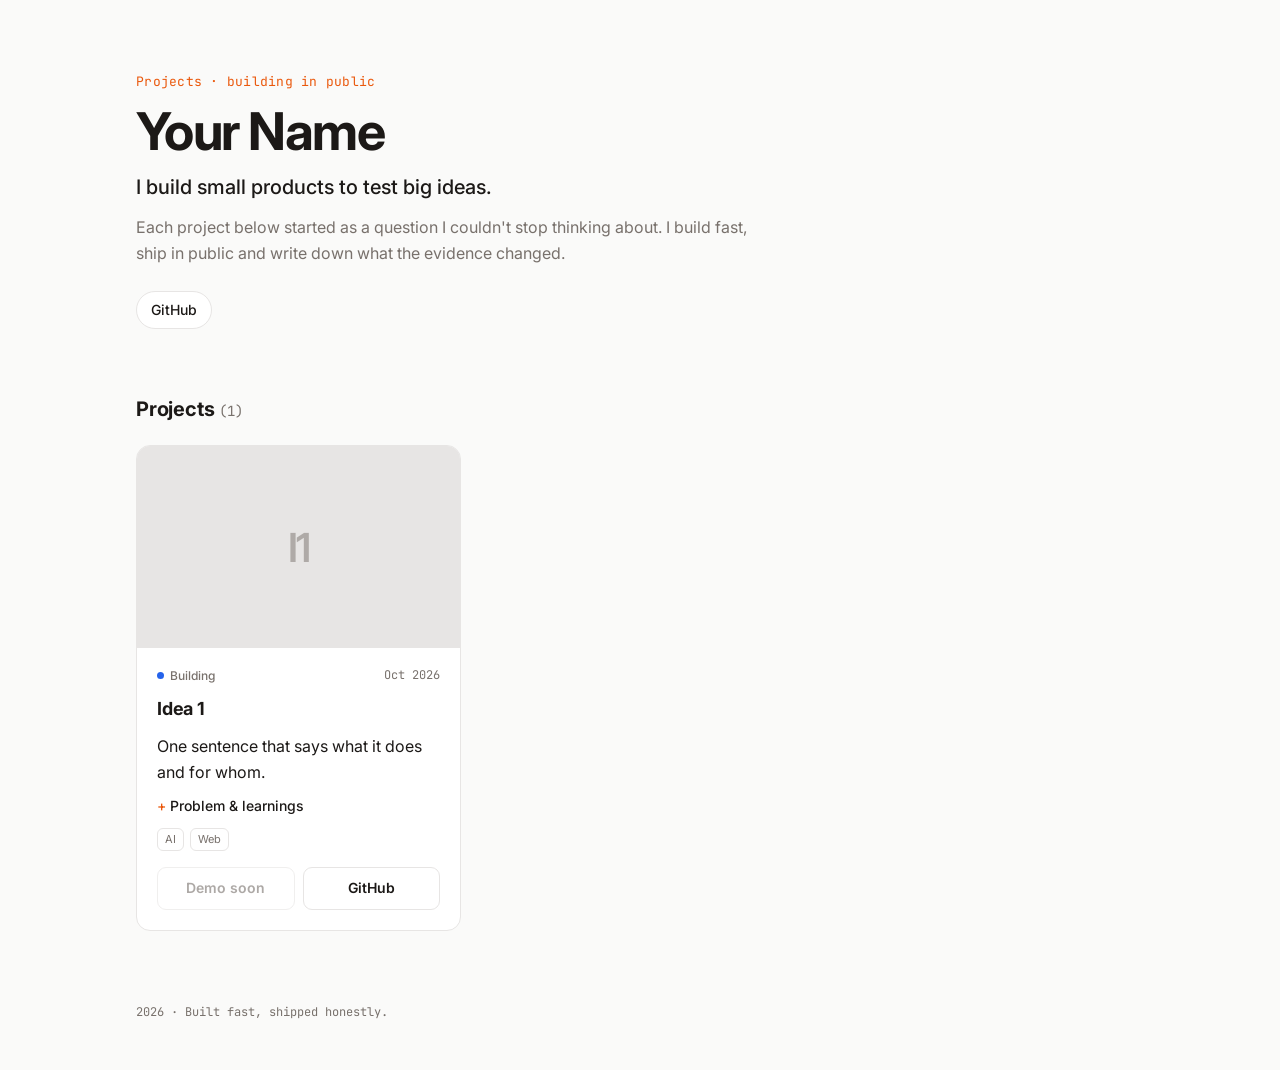
==== index.html @ 275caa4b "Fix link placeholders Co-Authored-By: Claude Opus 5.5 <noreply@anthropic.com>" ====
<!doctype html>
<html lang="en">
<head>
  <meta charset="utf-8">
  <meta name="viewport" content="width=device-width, initial-scale=1">
  <title>Projects</title>
  <meta name="description" content="Products and experiments I'm building in public.">
  <link rel="preconnect" href="https://fonts.googleapis.com">
  <link rel="preconnect" href="https://fonts.gstatic.com" crossorigin>
  <link href="https://fonts.googleapis.com/css2?family=Inter:wght@400;500;600;700&family=JetBrains+Mono:wght@400;500&display=swap" rel="stylesheet">
  <link rel="stylesheet" href="styles.css">
</head>
<body>
  <main class="wrap">
    <header class="hero">
      <p class="eyebrow mono">Projects · building in public</p>
      <h1 id="name"></h1>
      <p class="tagline" id="tagline"></p>
      <p class="intro" id="intro"></p>
      <nav class="social" id="social"></nav>
    </header>

    <section>
      <div class="bar">
        <h2>Projects <span class="count mono" id="count"></span></h2>
        <div class="filters" id="filters" role="tablist"></div>
      </div>
      <div class="grid" id="grid"></div>
    </section>

    <footer class="mono">
      <span id="year"></span> · Built fast, shipped honestly.
    </footer>
  </main>

  <script src="projects.js"></script>
  <script src="app.js"></script>
</body>
</html>
---- styles.css ----
:root {
  --bg: #fafaf9;
  --surface: #ffffff;
  --text: #1c1917;
  --muted: #78716c;
  --border: #e7e5e4;
  --accent: #ea580c;
  --live: #16a34a;
  --building: #2563eb;
  --prototype: #9333ea;
  --paused: #a8a29e;
  --radius: 14px;
}
@media (prefers-color-scheme: dark) {
  :root {
    --bg: #0c0a09;
    --surface: #171412;
    --text: #f5f5f4;
    --muted: #a8a29e;
    --border: #292524;
    --accent: #fb923c;
    --live: #4ade80;
    --building: #60a5fa;
    --prototype: #c084fc;
    --paused: #78716c;
  }
}

* { box-sizing: border-box; }
html { -webkit-text-size-adjust: 100%; }
body {
  margin: 0;
  background: var(--bg);
  color: var(--text);
  font: 16px/1.6 Inter, system-ui, sans-serif;
}
a { color: inherit; }
.mono { font-family: "JetBrains Mono", ui-monospace, monospace; }

.wrap { max-width: 1040px; margin: 0 auto; padding: 72px 16px 48px; }

.hero { max-width: 640px; margin-bottom: 64px; }
.eyebrow { color: var(--accent); font-size: 13px; margin: 0 0 12px; letter-spacing: .02em; }
h1 { font-size: clamp(36px, 6vw, 52px); line-height: 1.05; margin: 0 0 12px; letter-spacing: -.03em; }
.tagline { font-size: 20px; font-weight: 500; margin: 0 0 12px; }
.intro { color: var(--muted); margin: 0 0 24px; }

.social { display: flex; flex-wrap: wrap; gap: 8px; }
.social a {
  text-decoration: none; font-size: 14px; font-weight: 500;
  padding: 7px 14px; border: 1px solid var(--border); border-radius: 999px;
  background: var(--surface); transition: border-color .15s;
}
.social a:hover { border-color: var(--text); }

.bar { display: flex; flex-wrap: wrap; align-items: center; justify-content: space-between; gap: 12px; margin-bottom: 20px; }
h2 { font-size: 20px; margin: 0; letter-spacing: -.01em; }
.count { color: var(--muted); font-size: 14px; font-weight: 400; }

.filters { display: flex; flex-wrap: wrap; gap: 6px; }
.filters button {
  font: 500 13px Inter, sans-serif; color: var(--muted); cursor: pointer;
  background: none; border: 1px solid transparent; border-radius: 999px; padding: 5px 12px;
}
.filters button[aria-selected="true"] { color: var(--text); border-color: var(--border); background: var(--surface); }

.grid { display: grid; grid-template-columns: repeat(auto-fill, minmax(300px, 1fr)); gap: 16px; }
@media (max-width: 360px) { .grid { grid-template-columns: 1fr; } }

.card {
  display: flex; flex-direction: column;
  background: var(--surface); border: 1px solid var(--border); border-radius: var(--radius);
  overflow: hidden; transition: transform .15s, border-color .15s;
}
.card:hover { transform: translateY(-2px); border-color: var(--muted); }

.thumb { aspect-ratio: 16 / 10; background: var(--border); display: grid; place-items: center; overflow: hidden; }
.thumb img { width: 100%; height: 100%; object-fit: cover; display: block; }
.thumb .ph { font: 600 40px Inter, sans-serif; color: var(--muted); opacity: .5; letter-spacing: -.04em; }

.body { padding: 18px 20px 20px; display: flex; flex-direction: column; gap: 10px; flex: 1; }
.meta { display: flex; align-items: center; justify-content: space-between; font-size: 12px; color: var(--muted); }
.status { display: inline-flex; align-items: center; gap: 6px; font-weight: 500; text-transform: capitalize; }
.status::before { content: ""; width: 7px; height: 7px; border-radius: 50%; background: var(--c); }
.status.live { --c: var(--live); }
.status.building { --c: var(--building); }
.status.prototype { --c: var(--prototype); }
.status.paused { --c: var(--paused); }

.card h3 { font-size: 18px; margin: 0; letter-spacing: -.01em; }
.pitch { margin: 0; }
details { font-size: 14px; color: var(--muted); }
summary { cursor: pointer; font-weight: 500; color: var(--text); list-style: none; }
summary::-webkit-details-marker { display: none; }
summary::before { content: "+ "; color: var(--accent); }
details[open] summary::before { content: "− "; }
details p { margin: 8px 0 0; }
details strong { color: var(--text); font-weight: 600; }

.tags { display: flex; flex-wrap: wrap; gap: 6px; }
.tags span { font-size: 11px; color: var(--muted); border: 1px solid var(--border); border-radius: 6px; padding: 2px 7px; }

.actions { display: flex; gap: 8px; margin-top: auto; padding-top: 6px; }
.btn {
  flex: 1; text-align: center; text-decoration: none; font-size: 14px; font-weight: 600;
  padding: 9px 12px; border-radius: 9px; border: 1px solid var(--border);
}
.btn.primary { background: var(--text); color: var(--bg); border-color: var(--text); }
.btn.disabled { color: var(--muted); pointer-events: none; opacity: .6; }

.empty { color: var(--muted); padding: 40px 0; }

footer { margin-top: 72px; color: var(--muted); font-size: 12px; }
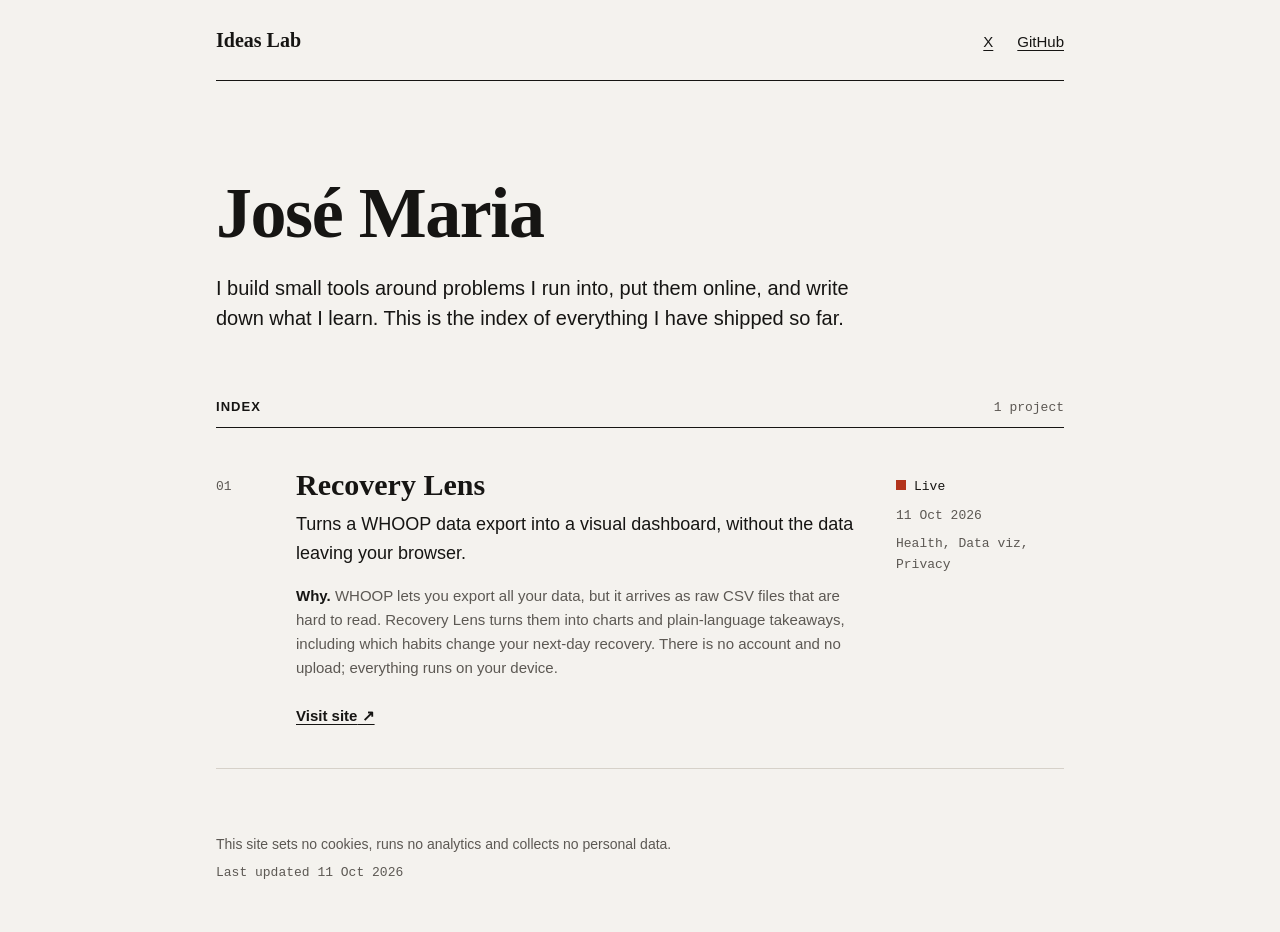
==== commit a0faa72c: "Redesign as a typographic index; add security headers - Replace card grid with a numbered index, sys" ====
--- a/index.html
+++ b/index.html
@@ -3,35 +3,39 @@
 <head>
   <meta charset="utf-8">
   <meta name="viewport" content="width=device-width, initial-scale=1">
-  <title>Projects</title>
-  <meta name="description" content="Products and experiments I'm building in public.">
-  <link rel="preconnect" href="https://fonts.googleapis.com">
-  <link rel="preconnect" href="https://fonts.gstatic.com" crossorigin>
-  <link href="https://fonts.googleapis.com/css2?family=Inter:wght@400;500;600;700&family=JetBrains+Mono:wght@400;500&display=swap" rel="stylesheet">
+  <title>Ideas Lab · José Maria</title>
+  <meta name="description" content="An index of the small products José Maria is building in public.">
+  <meta name="color-scheme" content="light dark">
+  <link rel="icon" href="favicon.svg" type="image/svg+xml">
   <link rel="stylesheet" href="styles.css">
 </head>
 <body>
-  <main class="wrap">
-    <header class="hero">
-      <p class="eyebrow mono">Projects · building in public</p>
+  <a class="skip" href="#index">Skip to projects</a>
+
+  <header class="top">
+    <a class="mark" href="./">Ideas Lab</a>
+    <nav id="social" aria-label="Profiles"></nav>
+  </header>
+
+  <main>
+    <section class="intro">
       <h1 id="name"></h1>
-      <p class="tagline" id="tagline"></p>
-      <p class="intro" id="intro"></p>
-      <nav class="social" id="social"></nav>
-    </header>
-
-    <section>
-      <div class="bar">
-        <h2>Projects <span class="count mono" id="count"></span></h2>
-        <div class="filters" id="filters" role="tablist"></div>
-      </div>
-      <div class="grid" id="grid"></div>
+      <p id="intro"></p>
     </section>
 
-    <footer class="mono">
-      <span id="year"></span> · Built fast, shipped honestly.
-    </footer>
+    <section aria-labelledby="index-title">
+      <div class="index-head">
+        <h2 id="index-title">Index</h2>
+        <span id="count" class="mono"></span>
+      </div>
+      <ol class="index" id="index"></ol>
+    </section>
   </main>
+
+  <footer>
+    <p>This site sets no cookies, runs no analytics and collects no personal data.</p>
+    <p class="mono" id="updated"></p>
+  </footer>
 
   <script src="projects.js"></script>
   <script src="app.js"></script>
--- a/styles.css
+++ b/styles.css
@@ -1,113 +1,106 @@
+/* Spacing scale: 4 / 8 / 16 / 24 / 40 / 64 / 96 */
 :root {
-  --bg: #fafaf9;
-  --surface: #ffffff;
-  --text: #1c1917;
-  --muted: #78716c;
-  --border: #e7e5e4;
-  --accent: #ea580c;
-  --live: #16a34a;
-  --building: #2563eb;
-  --prototype: #9333ea;
-  --paused: #a8a29e;
-  --radius: 14px;
+  --s1: 4px; --s2: 8px; --s3: 16px; --s4: 24px; --s5: 40px; --s6: 64px; --s7: 96px;
+
+  --paper: #f4f2ee;
+  --ink: #161513;
+  --muted: #5c5853;   /* 6.4:1 on paper */
+  --rule: #d6d1c9;
+  --accent: #b3341c;  /* 5.6:1 on paper */
+
+  --serif: "Iowan Old Style", Charter, "Bitstream Charter", "Sitka Text", Cambria, Georgia, serif;
+  --sans: -apple-system, BlinkMacSystemFont, "Segoe UI", Roboto, "Helvetica Neue", Arial, sans-serif;
+  --mono: ui-monospace, "SF Mono", Menlo, Consolas, "Liberation Mono", monospace;
 }
 @media (prefers-color-scheme: dark) {
   :root {
-    --bg: #0c0a09;
-    --surface: #171412;
-    --text: #f5f5f4;
-    --muted: #a8a29e;
-    --border: #292524;
-    --accent: #fb923c;
-    --live: #4ade80;
-    --building: #60a5fa;
-    --prototype: #c084fc;
-    --paused: #78716c;
+    --paper: #121110;
+    --ink: #edeae5;
+    --muted: #a6a199;  /* 7.4:1 on paper */
+    --rule: #2f2c29;
+    --accent: #f08166; /* 7.0:1 on paper */
   }
 }
 
 * { box-sizing: border-box; }
 html { -webkit-text-size-adjust: 100%; }
 body {
-  margin: 0;
-  background: var(--bg);
-  color: var(--text);
-  font: 16px/1.6 Inter, system-ui, sans-serif;
+  margin: 0 auto;
+  max-width: 880px;
+  padding: 0 var(--s3);
+  background: var(--paper);
+  color: var(--ink);
+  font: 17px/1.6 var(--sans);
 }
-a { color: inherit; }
-.mono { font-family: "JetBrains Mono", ui-monospace, monospace; }
+.mono { font-family: var(--mono); font-size: 13px; }
 
-.wrap { max-width: 1040px; margin: 0 auto; padding: 72px 16px 48px; }
+a { color: inherit; text-decoration-thickness: 1px; text-underline-offset: 3px; }
+a:hover { color: var(--accent); text-decoration-thickness: 2px; }
+:focus-visible { outline: 2px solid var(--accent); outline-offset: 3px; border-radius: 2px; }
 
-.hero { max-width: 640px; margin-bottom: 64px; }
-.eyebrow { color: var(--accent); font-size: 13px; margin: 0 0 12px; letter-spacing: .02em; }
-h1 { font-size: clamp(36px, 6vw, 52px); line-height: 1.05; margin: 0 0 12px; letter-spacing: -.03em; }
-.tagline { font-size: 20px; font-weight: 500; margin: 0 0 12px; }
-.intro { color: var(--muted); margin: 0 0 24px; }
+.skip { position: absolute; left: var(--s3); top: -100px; background: var(--ink); color: var(--paper); padding: var(--s2) var(--s3); }
+.skip:focus { top: var(--s3); }
 
-.social { display: flex; flex-wrap: wrap; gap: 8px; }
-.social a {
-  text-decoration: none; font-size: 14px; font-weight: 500;
-  padding: 7px 14px; border: 1px solid var(--border); border-radius: 999px;
-  background: var(--surface); transition: border-color .15s;
+/* Header */
+.top {
+  display: flex; justify-content: space-between; align-items: baseline; flex-wrap: wrap; gap: var(--s3);
+  padding: var(--s4) 0; border-bottom: 1px solid var(--ink);
 }
-.social a:hover { border-color: var(--text); }
+.mark { font-family: var(--serif); font-size: 20px; font-weight: 700; text-decoration: none; }
+#social { display: flex; gap: var(--s4); font-size: 15px; }
 
-.bar { display: flex; flex-wrap: wrap; align-items: center; justify-content: space-between; gap: 12px; margin-bottom: 20px; }
-h2 { font-size: 20px; margin: 0; letter-spacing: -.01em; }
-.count { color: var(--muted); font-size: 14px; font-weight: 400; }
+/* Intro */
+.intro { padding: var(--s7) 0 var(--s6); }
+h1 {
+  font-family: var(--serif); font-weight: 700;
+  font-size: clamp(40px, 8vw, 72px); line-height: 1; letter-spacing: -0.02em;
+  margin: 0 0 var(--s4);
+}
+.intro p { font-size: 20px; line-height: 1.5; max-width: 34em; margin: 0; }
 
-.filters { display: flex; flex-wrap: wrap; gap: 6px; }
-.filters button {
-  font: 500 13px Inter, sans-serif; color: var(--muted); cursor: pointer;
-  background: none; border: 1px solid transparent; border-radius: 999px; padding: 5px 12px;
+/* Index */
+.index-head {
+  display: flex; justify-content: space-between; align-items: baseline;
+  border-bottom: 1px solid var(--ink); padding-bottom: var(--s2);
 }
-.filters button[aria-selected="true"] { color: var(--text); border-color: var(--border); background: var(--surface); }
+h2 { font-size: 13px; font-weight: 600; text-transform: uppercase; letter-spacing: 0.08em; margin: 0; }
+#count { color: var(--muted); }
 
-.grid { display: grid; grid-template-columns: repeat(auto-fill, minmax(300px, 1fr)); gap: 16px; }
-@media (max-width: 360px) { .grid { grid-template-columns: 1fr; } }
+.index { list-style: none; margin: 0; padding: 0; }
+.row {
+  display: grid; grid-template-columns: 56px 1fr 168px; gap: var(--s4);
+  padding: var(--s5) 0; border-bottom: 1px solid var(--rule);
+}
+.num { font-family: var(--mono); font-size: 13px; color: var(--muted); padding-top: 9px; }
 
-.card {
-  display: flex; flex-direction: column;
-  background: var(--surface); border: 1px solid var(--border); border-radius: var(--radius);
-  overflow: hidden; transition: transform .15s, border-color .15s;
+.row h3 { font-family: var(--serif); font-size: 30px; line-height: 1.15; font-weight: 700; margin: 0 0 var(--s2); }
+.row h3 a { text-decoration: none; }
+.row h3 a:hover { text-decoration: underline; }
+.pitch { font-size: 18px; margin: 0 0 var(--s3); }
+.detail { color: var(--muted); font-size: 15px; margin: 0 0 var(--s3); max-width: 38em; }
+.detail strong { color: var(--ink); font-weight: 600; }
+
+.shot { margin: var(--s4) 0; border: 1px solid var(--rule); }
+.shot img { display: block; width: 100%; height: auto; }
+
+.links { display: flex; flex-wrap: wrap; gap: var(--s4); margin: var(--s4) 0 0; font-weight: 600; font-size: 15px; }
+
+.meta { font-family: var(--mono); font-size: 13px; color: var(--muted); padding-top: 9px; margin: 0; }
+.meta dt { position: absolute; width: 1px; height: 1px; overflow: hidden; clip: rect(0 0 0 0); }
+.meta dd { margin: 0 0 var(--s2); }
+.status { color: var(--ink); }
+.status::before { content: ""; display: inline-block; width: 8px; height: 8px; margin-right: var(--s2); border: 1.5px solid var(--accent); vertical-align: 0; }
+.status.live::before { background: var(--accent); }
+
+.empty { color: var(--muted); padding: var(--s5) 0; }
+
+footer { padding: var(--s6) 0 var(--s5); color: var(--muted); font-size: 14px; }
+footer p { margin: 0 0 var(--s2); }
+
+@media (max-width: 640px) {
+  .intro { padding: var(--s6) 0 var(--s5); }
+  .row { grid-template-columns: 1fr; gap: var(--s2); padding: var(--s5) 0; }
+  .num, .meta { padding-top: 0; }
+  .meta { display: flex; flex-wrap: wrap; gap: 0 var(--s3); order: -1; }
+  .num { order: -2; }
 }
-.card:hover { transform: translateY(-2px); border-color: var(--muted); }
-
-.thumb { aspect-ratio: 16 / 10; background: var(--border); display: grid; place-items: center; overflow: hidden; }
-.thumb img { width: 100%; height: 100%; object-fit: cover; display: block; }
-.thumb .ph { font: 600 40px Inter, sans-serif; color: var(--muted); opacity: .5; letter-spacing: -.04em; }
-
-.body { padding: 18px 20px 20px; display: flex; flex-direction: column; gap: 10px; flex: 1; }
-.meta { display: flex; align-items: center; justify-content: space-between; font-size: 12px; color: var(--muted); }
-.status { display: inline-flex; align-items: center; gap: 6px; font-weight: 500; text-transform: capitalize; }
-.status::before { content: ""; width: 7px; height: 7px; border-radius: 50%; background: var(--c); }
-.status.live { --c: var(--live); }
-.status.building { --c: var(--building); }
-.status.prototype { --c: var(--prototype); }
-.status.paused { --c: var(--paused); }
-
-.card h3 { font-size: 18px; margin: 0; letter-spacing: -.01em; }
-.pitch { margin: 0; }
-details { font-size: 14px; color: var(--muted); }
-summary { cursor: pointer; font-weight: 500; color: var(--text); list-style: none; }
-summary::-webkit-details-marker { display: none; }
-summary::before { content: "+ "; color: var(--accent); }
-details[open] summary::before { content: "− "; }
-details p { margin: 8px 0 0; }
-details strong { color: var(--text); font-weight: 600; }
-
-.tags { display: flex; flex-wrap: wrap; gap: 6px; }
-.tags span { font-size: 11px; color: var(--muted); border: 1px solid var(--border); border-radius: 6px; padding: 2px 7px; }
-
-.actions { display: flex; gap: 8px; margin-top: auto; padding-top: 6px; }
-.btn {
-  flex: 1; text-align: center; text-decoration: none; font-size: 14px; font-weight: 600;
-  padding: 9px 12px; border-radius: 9px; border: 1px solid var(--border);
-}
-.btn.primary { background: var(--text); color: var(--bg); border-color: var(--text); }
-.btn.disabled { color: var(--muted); pointer-events: none; opacity: .6; }
-
-.empty { color: var(--muted); padding: 40px 0; }
-
-footer { margin-top: 72px; color: var(--muted); font-size: 12px; }
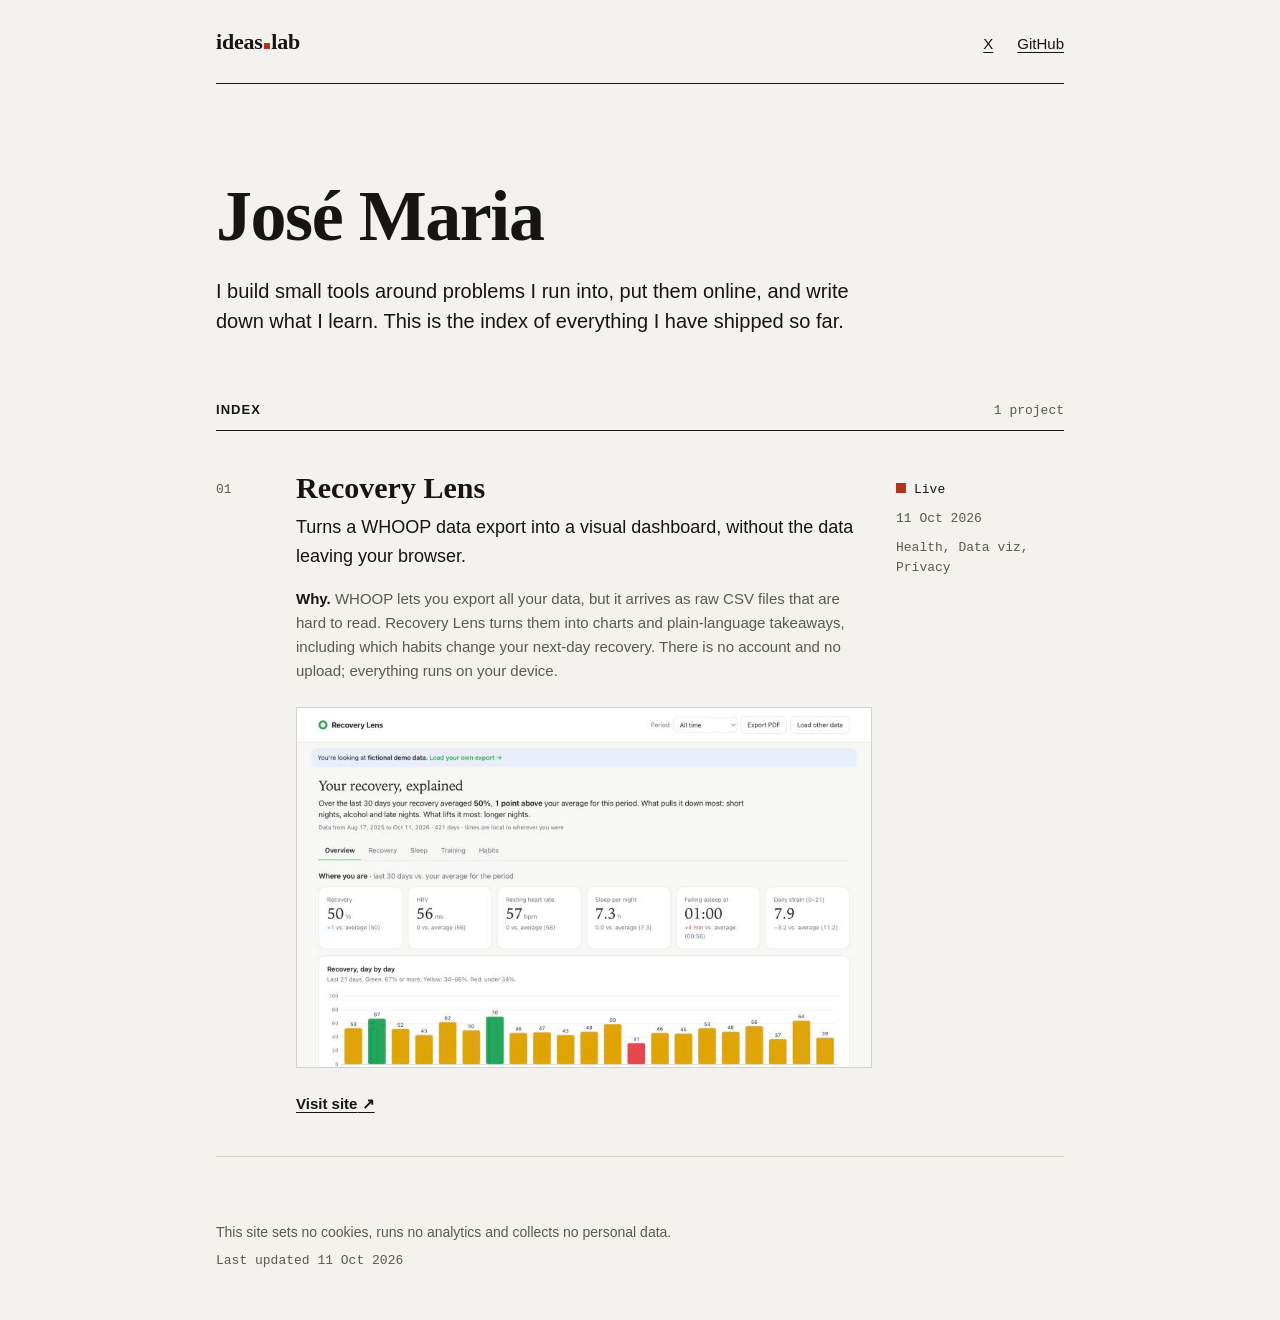
==== commit c1b1086b: "Add ideas.lab wordmark with the red square as the dot Co-Authored-By: Claude Opus 5.5 <noreply@anthr" ====
--- a/index.html
+++ b/index.html
@@ -3,7 +3,7 @@
 <head>
   <meta charset="utf-8">
   <meta name="viewport" content="width=device-width, initial-scale=1">
-  <title>Ideas Lab · José Maria</title>
+  <title>ideas.lab · José Maria</title>
   <meta name="description" content="An index of the small products José Maria is building in public.">
   <meta name="color-scheme" content="light dark">
   <link rel="icon" href="favicon.svg" type="image/svg+xml">
@@ -13,7 +13,7 @@
   <a class="skip" href="#index">Skip to projects</a>
 
   <header class="top">
-    <a class="mark" href="./">Ideas Lab</a>
+    <a class="mark" href="./" aria-label="Ideas Lab, home">ideas<span class="dot" aria-hidden="true"></span>lab</a>
     <nav id="social" aria-label="Profiles"></nav>
   </header>
 
--- a/styles.css
+++ b/styles.css
@@ -46,7 +46,9 @@
   display: flex; justify-content: space-between; align-items: baseline; flex-wrap: wrap; gap: var(--s3);
   padding: var(--s4) 0; border-bottom: 1px solid var(--ink);
 }
-.mark { font-family: var(--serif); font-size: 20px; font-weight: 700; text-decoration: none; }
+.mark { font-family: var(--serif); font-size: 22px; font-weight: 700; letter-spacing: -0.01em; text-decoration: none; }
+.mark:hover { color: inherit; }
+.mark .dot { display: inline-block; width: 0.26em; height: 0.26em; margin: 0 0.07em; background: var(--accent); vertical-align: 0; }
 #social { display: flex; gap: var(--s4); font-size: 15px; }
 
 /* Intro */
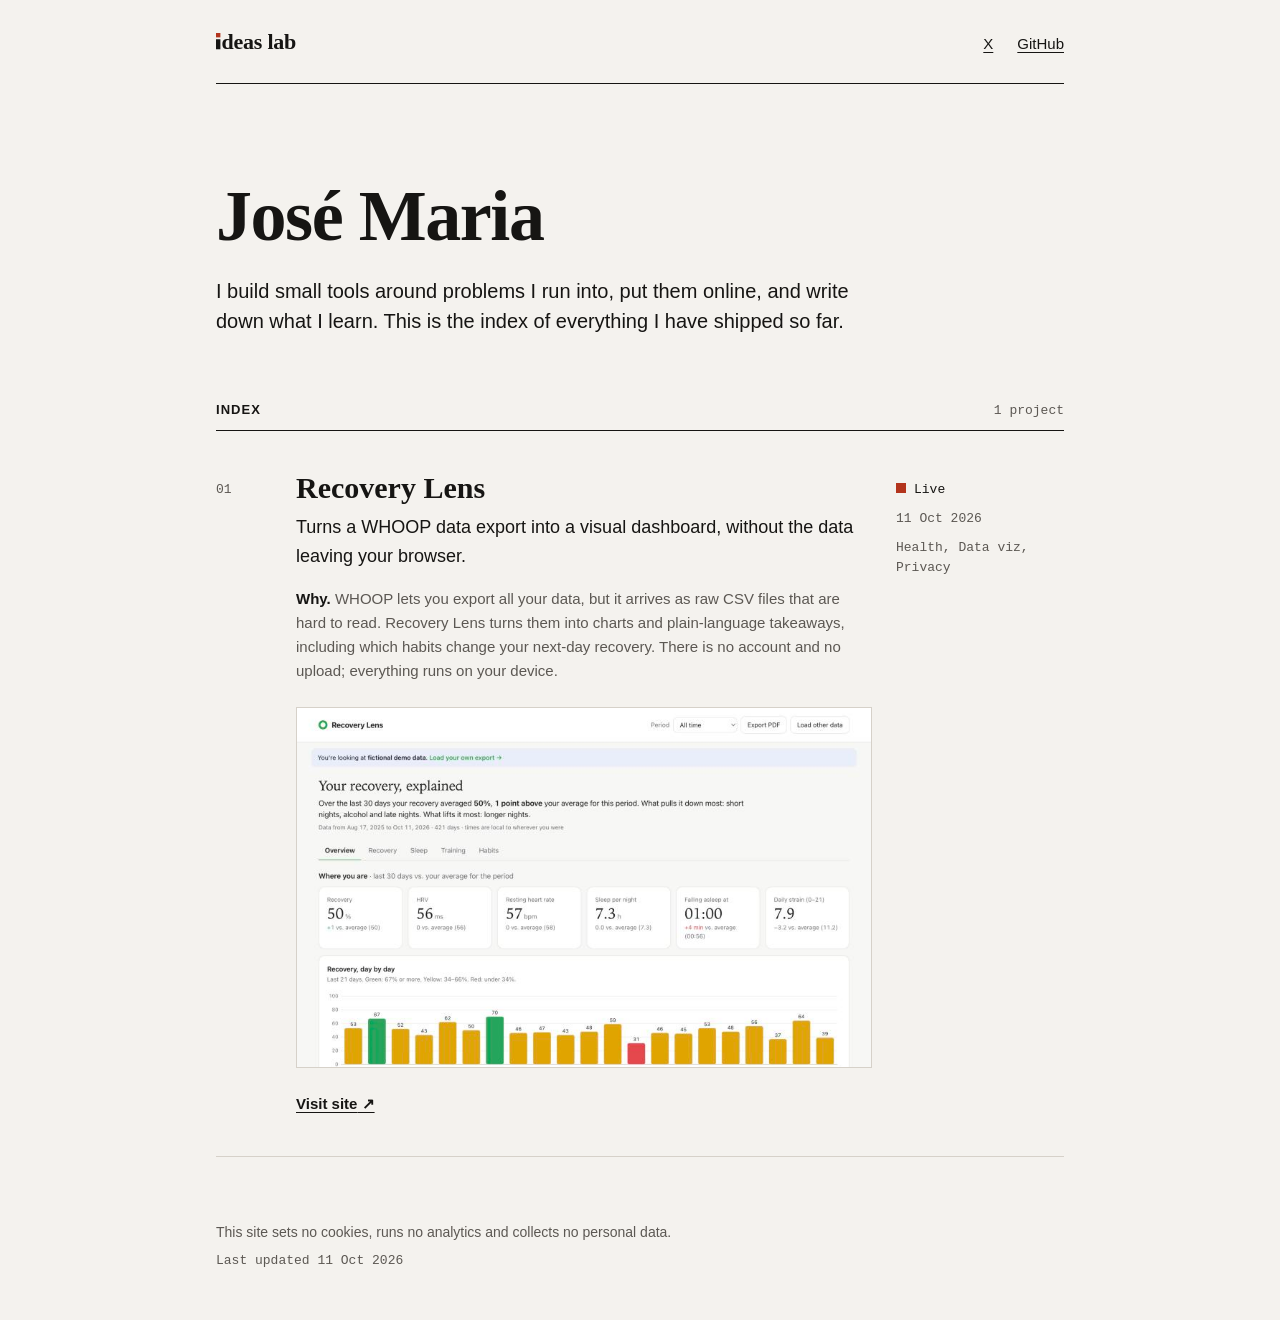
==== commit 37a478e3: "New logo: the i of ideas, with a red square dot - Header wordmark uses the symbol as its first lette" ====
--- a/index.html
+++ b/index.html
@@ -3,7 +3,7 @@
 <head>
   <meta charset="utf-8">
   <meta name="viewport" content="width=device-width, initial-scale=1">
-  <title>ideas.lab · José Maria</title>
+  <title>Ideas Lab · José Maria</title>
   <meta name="description" content="An index of the small products José Maria is building in public.">
   <meta name="color-scheme" content="light dark">
   <link rel="icon" href="favicon.svg" type="image/svg+xml">
@@ -13,7 +13,7 @@
   <a class="skip" href="#index">Skip to projects</a>
 
   <header class="top">
-    <a class="mark" href="./" aria-label="Ideas Lab, home">ideas<span class="dot" aria-hidden="true"></span>lab</a>
+    <a class="mark" href="./" aria-label="Ideas Lab, home"><svg class="i" viewBox="25 6 14 52" aria-hidden="true"><rect class="i-dot" x="25" y="6" width="14" height="14"/><rect class="i-stem" x="25" y="26" width="14" height="32"/></svg>deas lab</a>
     <nav id="social" aria-label="Profiles"></nav>
   </header>
 
--- a/styles.css
+++ b/styles.css
@@ -48,7 +48,10 @@
 }
 .mark { font-family: var(--serif); font-size: 22px; font-weight: 700; letter-spacing: -0.01em; text-decoration: none; }
 .mark:hover { color: inherit; }
-.mark .dot { display: inline-block; width: 0.26em; height: 0.26em; margin: 0 0.07em; background: var(--accent); vertical-align: 0; }
+/* The logo's "i": red square dot over an ink stem, sitting on the text baseline */
+.mark .i { width: 0.2em; height: 0.74em; margin-right: 0.05em; vertical-align: baseline; overflow: visible; }
+.mark .i-dot { fill: var(--accent); }
+.mark .i-stem { fill: currentColor; }
 #social { display: flex; gap: var(--s4); font-size: 15px; }
 
 /* Intro */
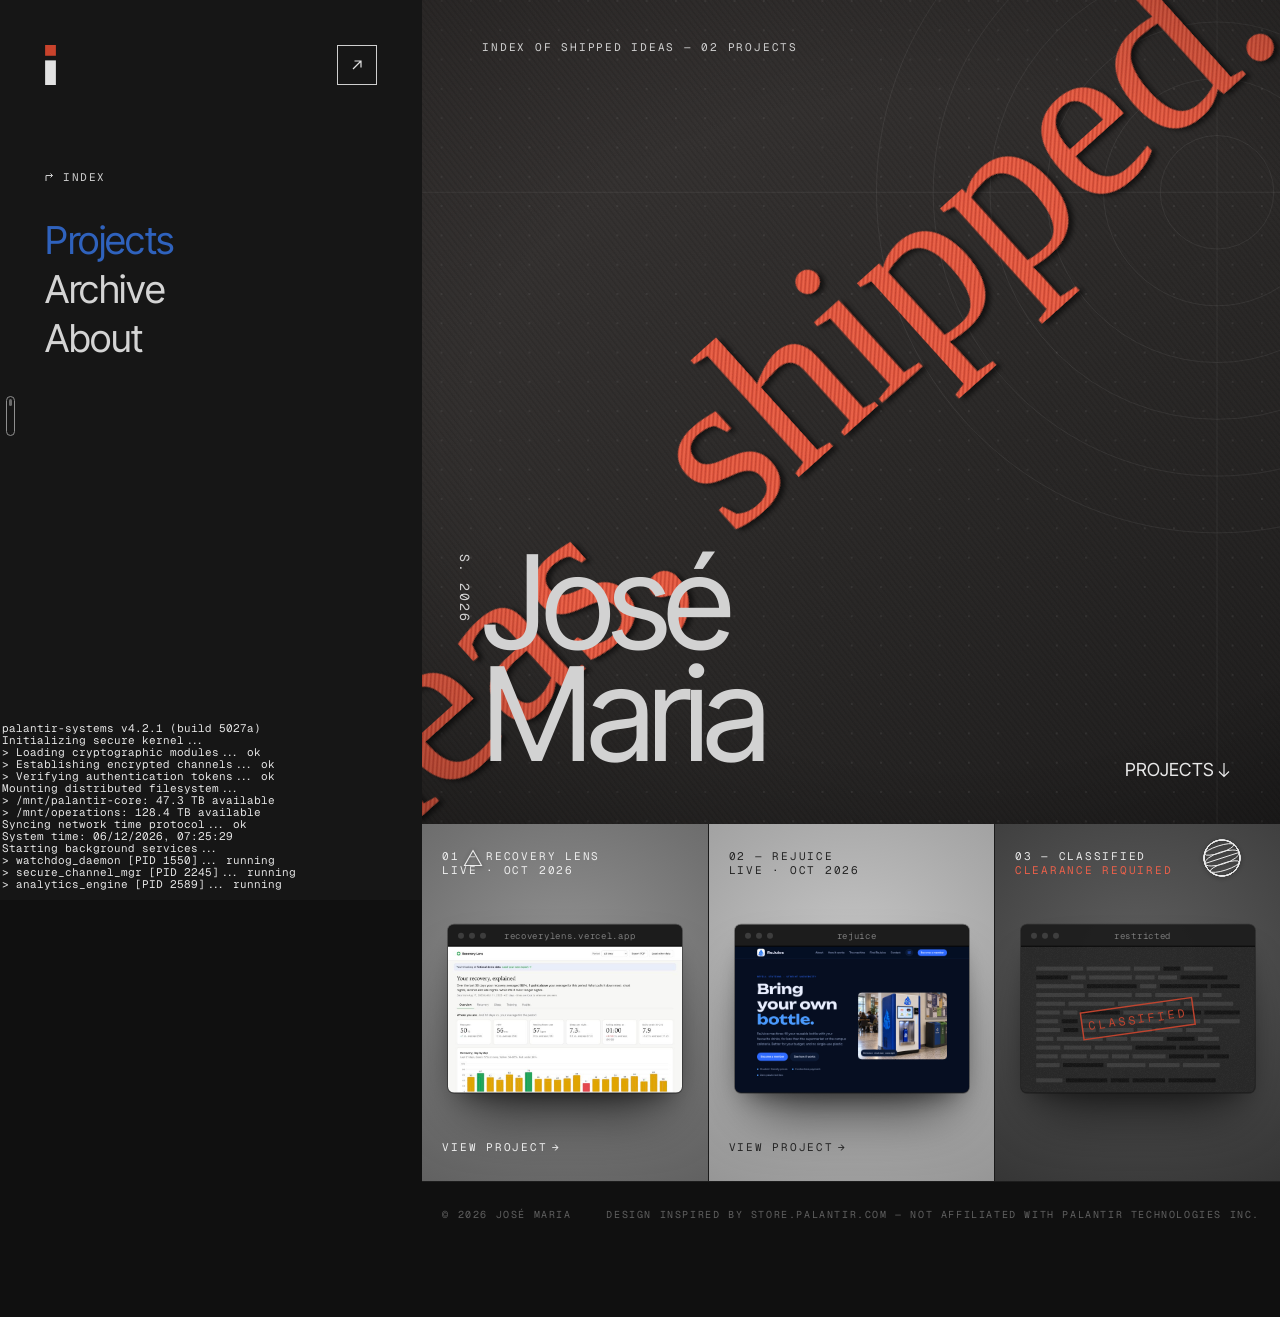
==== commit 13391314: "New version: dark index with a working terminal Replace the Ideas Lab page with a new design inspire" ====
--- a/index.html
+++ b/index.html
@@ -2,42 +2,85 @@
 <html lang="en">
 <head>
   <meta charset="utf-8">
-  <meta name="viewport" content="width=device-width, initial-scale=1">
-  <title>Ideas Lab · José Maria</title>
-  <meta name="description" content="An index of the small products José Maria is building in public.">
-  <meta name="color-scheme" content="light dark">
+  <meta name="viewport" content="width=device-width, initial-scale=1, viewport-fit=cover">
+  <meta name="theme-color" content="#161616">
+  <meta name="description" content="José Maria — an index of shipped ideas: small tools and websites built in public.">
+  <title>José Maria</title>
   <link rel="icon" href="favicon.svg" type="image/svg+xml">
-  <link rel="stylesheet" href="styles.css">
+  <link rel="preconnect" href="https://fonts.googleapis.com">
+  <link rel="preconnect" href="https://fonts.gstatic.com" crossorigin>
+  <link href="https://fonts.googleapis.com/css2?family=Inter+Tight:wght@300;400;500;700;800&family=Geist+Mono:wght@400;500&display=swap" rel="stylesheet">
+  <link rel="stylesheet" href="css/styles.css">
 </head>
 <body>
-  <a class="skip" href="#index">Skip to projects</a>
 
-  <header class="top">
-    <a class="mark" href="./" aria-label="Ideas Lab, home"><svg class="i" viewBox="25 6 14 52" aria-hidden="true"><rect class="i-dot" x="25" y="6" width="14" height="14"/><rect class="i-stem" x="25" y="26" width="14" height="32"/></svg>deas lab</a>
-    <nav id="social" aria-label="Profiles"></nav>
-  </header>
+  <aside class="sidebar" id="sidebar">
+    <header class="sb-head">
+      <a class="logo" href="#/" aria-label="Home" id="logo"></a>
+      <div class="sb-actions">
+        <button class="menu-toggle" id="menu-toggle" aria-expanded="false" aria-controls="sidebar">Menu</button>
+        <a class="sq-btn" id="gh" href="#" target="_blank" rel="noopener" aria-label="GitHub">
+          <svg width="14" height="14" viewBox="0 0 14 14" fill="none" stroke="currentColor" stroke-width="1.2" aria-hidden="true"><path d="M3 11 11 3M4.5 3H11v6.5"/></svg>
+        </a>
+      </div>
+    </header>
 
-  <main>
-    <section class="intro">
-      <h1 id="name"></h1>
-      <p id="intro"></p>
+    <a class="sb-index" href="#/">
+      <svg width="9" height="9" viewBox="0 0 9 9" fill="none" stroke="currentColor" stroke-width="1" aria-hidden="true"><path d="M1 9V3.5h6.5M5.5 1.5l2 2-2 2"/></svg>
+      INDEX
+    </a>
+
+    <nav class="sb-nav" aria-label="Sections">
+      <a href="#/projects" data-nav="projects">Projects</a>
+      <a href="#/archive" data-nav="archive">Archive</a>
+      <a href="#/about" data-nav="about">About</a>
+    </nav>
+
+    <section class="term" id="terminal" aria-label="Terminal">
+      <div class="term__scroll">
+        <div class="term__inner">
+          <div class="term__out" aria-live="polite"></div>
+          <div class="term__line" hidden>
+            <span class="term__prompt"></span>
+            <span class="term__typed"><span class="term__pre"></span><span class="term__cur">&nbsp;</span><span class="term__post"></span></span>
+            <input class="term__input" type="text" aria-label="Terminal input" maxlength="200"
+                   autocomplete="off" autocorrect="off" autocapitalize="off" spellcheck="false" enterkeyhint="send">
+          </div>
+        </div>
+      </div>
     </section>
 
-    <section aria-labelledby="index-title">
-      <div class="index-head">
-        <h2 id="index-title">Index</h2>
-        <span id="count" class="mono"></span>
-      </div>
-      <ol class="index" id="index"></ol>
-    </section>
-  </main>
+    <div class="sb-pill" aria-hidden="true"><span></span></div>
+  </aside>
 
-  <footer>
-    <p>This site sets no cookies, runs no analytics and collects no personal data.</p>
-    <p class="mono" id="updated"></p>
-  </footer>
+  <main class="main" id="view"></main>
 
-  <script src="projects.js"></script>
-  <script src="app.js"></script>
+  <button class="fx fx--top" id="to-top" aria-label="Back to top">
+    <svg width="20" height="18" viewBox="0 0 20 18" fill="none" stroke="currentColor" stroke-width="1.1" aria-hidden="true"><path d="M10 1.5 18.5 16.5h-17z"/></svg>
+  </button>
+  <button class="fx fx--globe" id="globe" aria-label="Network node">
+    <svg width="40" height="40" viewBox="0 0 40 40" fill="none" stroke="currentColor" stroke-width=".9" aria-hidden="true">
+      <g transform="rotate(-18 20 20)">
+        <circle cx="20" cy="20" r="18"/>
+        <ellipse cx="20" cy="20" rx="18" ry="6"/>
+        <ellipse cx="20" cy="11" rx="15.2" ry="3.6"/>
+        <ellipse cx="20" cy="29" rx="15.2" ry="3.6"/>
+        <line x1="2" y1="20" x2="38" y2="20"/>
+        <ellipse class="mer" cx="20" cy="20" rx="18" ry="18"/>
+        <ellipse class="mer mer--2" cx="20" cy="20" rx="18" ry="18"/>
+        <ellipse class="mer mer--3" cx="20" cy="20" rx="18" ry="18"/>
+        <ellipse class="mer mer--4" cx="20" cy="20" rx="18" ry="18"/>
+      </g>
+    </svg>
+  </button>
+
+  <noscript><p class="noscript">This site needs JavaScript.</p></noscript>
+
+  <script src="js/secret.js"></script>
+  <script src="js/easter-eggs.js"></script>
+  <script src="js/data.js"></script>
+  <script src="js/art.js"></script>
+  <script src="js/terminal.js"></script>
+  <script src="js/app.js"></script>
 </body>
 </html>
--- a/css/styles.css
+++ b/css/styles.css
@@ -0,0 +1,558 @@
+/* =========================================================
+   PLTR Store look-alike
+   ========================================================= */
+
+:root {
+  --sb-w: 33vw;
+  --pad: 45px;
+  --sb-bg: #161616;
+  --main-bg: #101010;
+  --fg: #d6d6d6;
+  --fg-dim: #8a8a8a;
+  --fg-faint: #5b5b5b;
+  --line: #262626;
+  --accent: #2f62bd;
+  --accent-2: #3f78dc;
+  --err: #e8604a;
+  --sans: "Inter Tight", "Helvetica Neue", Helvetica, Arial, sans-serif;
+  --mono: "Geist Mono", ui-monospace, "SF Mono", Menlo, Consolas, monospace;
+  --nav-fs: clamp(30px, min(3vw, 6.1vh), 64px);
+  color-scheme: dark;
+}
+
+*, *::before, *::after { box-sizing: border-box; }
+html { -webkit-text-size-adjust: 100%; }
+body {
+  margin: 0;
+  background: var(--main-bg);
+  color: var(--fg);
+  font-family: var(--sans);
+  -webkit-font-smoothing: antialiased;
+  -moz-osx-font-smoothing: grayscale;
+  overflow-x: hidden;
+}
+a { color: inherit; text-decoration: none; }
+button { font: inherit; color: inherit; background: none; border: 0; padding: 0; cursor: pointer; }
+::selection { background: var(--accent); color: #fff; }
+:focus-visible { outline: 1px solid var(--accent-2); outline-offset: 3px; }
+
+.mono {
+  font-family: var(--mono);
+  font-size: 11px;
+  letter-spacing: .16em;
+  text-transform: uppercase;
+}
+
+/* ---------------------------------------------------------- sidebar */
+
+.sidebar {
+  position: fixed;
+  top: 0; left: 0; bottom: 0;
+  width: var(--sb-w);
+  min-width: 300px;
+  background: var(--sb-bg);
+  display: flex;
+  flex-direction: column;
+  z-index: 30;
+  overflow: hidden;
+}
+
+.sb-head {
+  flex: none;
+  display: flex;
+  align-items: flex-start;
+  justify-content: space-between;
+  padding: var(--pad) var(--pad) 0;
+}
+.logo { display: block; color: #e2e2e2; }
+.logo svg { display: block; width: 11px; height: 40px; }
+.sb-actions { display: flex; align-items: center; gap: 12px; }
+
+.sq-btn {
+  width: 40px; height: 40px;
+  display: grid; place-items: center;
+  border: 1px solid #cfcfcf;
+  color: #e2e2e2;
+  transition: background .2s, color .2s;
+}
+.sq-btn:hover, .sq-btn.is-active { background: #d6d6d6; color: #111; }
+
+.menu-toggle { display: none; }
+
+.sb-index {
+  flex: none;
+  align-self: flex-start;
+  display: inline-flex;
+  align-items: center;
+  gap: 9px;
+  margin: clamp(32px, 9.4vh, 96px) var(--pad) 0;
+  font-family: var(--mono);
+  font-size: 11px;
+  letter-spacing: .14em;
+  color: #cfcfcf;
+  transition: color .2s;
+}
+.sb-index:hover { color: #fff; }
+
+.sb-nav {
+  flex: none;
+  display: flex;
+  flex-direction: column;
+  align-items: flex-start;
+  margin: clamp(12px, 3.6vh, 40px) var(--pad) 0;
+}
+.sb-nav a {
+  font-size: var(--nav-fs);
+  line-height: 1.27;
+  letter-spacing: -.01em;
+  color: #d4d4d4;
+  transition: color .2s;
+}
+.sb-nav a:hover { color: #fff; }
+.sb-nav a.is-active { color: var(--accent); }
+
+.sb-pill {
+  position: absolute;
+  left: 6px;
+  top: 44%;
+  width: 9px;
+  height: 40px;
+  border: 1px solid #8f8f8f;
+  border-radius: 5px;
+  --p: 0;
+}
+.sb-pill span {
+  position: absolute;
+  left: 2px; right: 2px;
+  height: 7px;
+  top: calc(2px + var(--p) * (100% - 11px));
+  border-radius: 3px;
+  background: #8f8f8f;
+  opacity: .7;
+}
+
+/* ---------------------------------------------------------- terminal */
+
+.term {
+  position: relative;
+  flex: 1 1 auto;
+  min-height: 110px;
+  margin-top: 22px;
+  font-family: var(--mono);
+  font-size: 11px;
+  line-height: 12px;
+  color: #e4e4e4;
+  cursor: text;
+}
+.term__scroll {
+  position: absolute;
+  inset: 0;
+  overflow-y: auto;
+  overscroll-behavior: contain;
+  scrollbar-width: none;
+  padding: 0 14px 10px 2px;
+  /* older lines sink behind a dim veil, like the original */
+  -webkit-mask-image: linear-gradient(to bottom, rgba(0,0,0,0) 0, rgba(0,0,0,.2) calc(100% - min(272px, 64%)), #000 calc(100% - min(271px, 64%) + 1px));
+          mask-image: linear-gradient(to bottom, rgba(0,0,0,0) 0, rgba(0,0,0,.2) calc(100% - min(272px, 64%)), #000 calc(100% - min(271px, 64%) + 1px));
+}
+.term__scroll::-webkit-scrollbar { display: none; }
+.term__inner {
+  min-height: 100%;
+  display: flex;
+  flex-direction: column;
+  justify-content: flex-end;
+}
+.tl { white-space: pre-wrap; word-break: break-word; min-height: 12px; }
+.tl--dim { color: #7c7c7c; }
+.tl--err { color: var(--err); }
+.tl--hi  { color: #9fc0ff; }
+.tl--cmd { color: #fff; }
+.tl__ts { color: var(--accent-2); }
+.tl__prompt { color: #8a8a8a; }
+
+.term__line {
+  position: relative;
+  word-break: break-all;
+  color: #fff;
+}
+.term__line[hidden] { display: none; }
+.term__typed { white-space: pre-wrap; }
+.term__prompt { color: #8a8a8a; }
+.term__cur {
+  display: inline-block;
+  min-width: 1ch;
+  color: #8a8a8a;
+  box-shadow: inset 0 0 0 1px #6c6c6c;
+}
+.term.is-focused .term__cur {
+  background: #e4e4e4;
+  color: #111;
+  box-shadow: none;
+  animation: blink 1.05s steps(1) infinite;
+}
+@keyframes blink { 50% { background: transparent; color: #fff; } }
+.term__input {
+  position: absolute;
+  left: 0; top: 0;
+  width: 100%; height: 100%;
+  opacity: 0;
+  border: 0; padding: 0; margin: 0;
+  font-size: 16px; /* avoids iOS zoom on focus */
+  pointer-events: none;
+}
+
+/* ---------------------------------------------------------- main */
+
+.main {
+  margin-left: max(var(--sb-w), 300px);
+  min-height: 100vh;
+}
+.main.is-in { animation: fade-in .35s ease both; }
+@keyframes fade-in { from { opacity: 0; } }
+
+/* hero */
+.hero {
+  position: relative;
+  height: calc(100vh - 76px);
+  min-height: 520px;
+  overflow: hidden;
+  background: #43393a;
+}
+.hero__art { position: absolute; inset: 0; }
+.hero__art svg { display: block; width: 100%; height: 100%; }
+.hero__type {
+  --fs: calc((100vw - max(var(--sb-w), 300px)) * .152);
+  position: absolute;
+  left: 7%;
+  bottom: 6.5%;
+}
+.hero__title {
+  margin: 0;
+  font-size: var(--fs);
+  font-weight: 400;
+  line-height: .86;
+  letter-spacing: -.045em;
+  color: #d2d2d2;
+}
+.hero__season {
+  position: absolute;
+  left: calc(var(--fs) * -.2);
+  top: calc(var(--fs) * .06);
+  writing-mode: vertical-rl;
+  font-family: var(--mono);
+  font-size: clamp(12px, calc(var(--fs) * .1), 22px);
+  letter-spacing: .14em;
+  color: #d2d2d2;
+}
+.hero__shop {
+  position: absolute;
+  right: 50px;
+  bottom: 44px;
+  display: flex;
+  align-items: center;
+  gap: 4px;
+  font-size: 18px;
+  letter-spacing: .01em;
+  color: #e8e8e8;
+}
+.hero__shop svg { transition: transform .3s; }
+.hero__shop:hover svg { transform: translateY(3px); }
+
+/* product grid */
+.grid {
+  display: grid;
+  grid-template-columns: repeat(3, minmax(0, 1fr));
+  gap: 1px;
+  background: #1b1b1b;
+}
+.tile {
+  position: relative;
+  display: block;
+  aspect-ratio: 4 / 5;
+  overflow: hidden;
+  isolation: isolate;
+}
+.tile--light { background: radial-gradient(120% 90% at 50% 38%, #c6c6c6 0%, #aaaaaa 45%, #8b8b8b 100%); color: #242424; }
+.tile--mid   { background: radial-gradient(120% 90% at 50% 38%, #929292 0%, #727272 50%, #565656 100%); color: #ededed; }
+.tile--dark  { background: radial-gradient(120% 90% at 50% 38%, #5e5e5e 0%, #424242 55%, #2c2c2c 100%); color: #e8e8e8; }
+.tile__art {
+  position: absolute;
+  inset: 0;
+  z-index: -1;
+  transition: transform .9s cubic-bezier(.2, .7, .2, 1);
+  will-change: transform;
+}
+.tile:hover .tile__art { transform: scale(1.035); }
+.tile__label,
+.tile__cta,
+.tile__code {
+  position: absolute;
+  left: 20px; right: 20px;
+  font-family: var(--mono);
+  font-size: 11px;
+  line-height: 1.3;
+  letter-spacing: .16em;
+  text-transform: uppercase;
+}
+.tile__label { top: 25px; display: flex; flex-direction: column; }
+.tile__cta, .tile__code { bottom: 26px; }
+.tile__cta .arr { display: inline-block; margin-left: 4px; transition: transform .3s; }
+.tile:hover .tile__cta .arr { transform: translateX(4px); }
+
+.tile--archive .tile__art { filter: grayscale(1) contrast(1.06); }
+
+.section-head {
+  display: flex;
+  justify-content: space-between;
+  padding: 22px 20px;
+  color: var(--fg-dim);
+  border-top: 1px solid var(--line);
+}
+
+.foot {
+  display: flex;
+  flex-wrap: wrap;
+  justify-content: space-between;
+  gap: 12px 24px;
+  padding: 26px 20px 96px;
+  font-family: var(--mono);
+  font-size: 10px;
+  letter-spacing: .16em;
+  text-transform: uppercase;
+  color: #5f5f5f;
+  border-top: 1px solid #1d1d1d;
+}
+
+/* product page */
+.pdp {
+  display: grid;
+  grid-template-columns: minmax(0, 1.45fr) minmax(340px, 1fr);
+  align-items: start;
+  background: var(--sb-bg);
+}
+.pdp__media { display: grid; gap: 1px; background: #1b1b1b; }
+.pdp__img { position: relative; aspect-ratio: 4 / 5; overflow: hidden; }
+.pdp__info {
+  position: sticky;
+  top: 0;
+  min-height: 100vh;
+  padding: var(--pad);
+  display: flex;
+  flex-direction: column;
+  justify-content: space-between;
+  gap: 48px;
+}
+.pdp__top { display: flex; justify-content: space-between; gap: 16px; color: var(--fg-dim); }
+.pdp__top a:hover { color: #fff; }
+.pdp__name {
+  margin: 0 0 16px;
+  font-size: clamp(30px, 2.8vw, 52px);
+  font-weight: 400;
+  line-height: 1.02;
+  letter-spacing: -.02em;
+  color: #e2e2e2;
+}
+.pdp__price { color: #cfcfcf; }
+.pdp__desc { margin: 26px 0 34px; max-width: 44ch; font-size: 16px; line-height: 1.5; color: #9a9a9a; }
+.pdp__label { display: block; margin-bottom: 10px; color: #777; font-size: 10px; }
+.btn-line {
+  display: flex;
+  align-items: center;
+  justify-content: space-between;
+  width: 100%;
+  height: 54px;
+  padding: 0 18px;
+  border: 1px solid #d6d6d6;
+  font-family: var(--mono);
+  font-size: 11px;
+  letter-spacing: .18em;
+  text-transform: uppercase;
+  color: #e6e6e6;
+  transition: background .2s, color .2s, border-color .2s;
+}
+.btn-line:hover:not(:disabled) { background: #d6d6d6; color: #111; }
+.btn-line:disabled { border-color: #333; color: #5a5a5a; cursor: not-allowed; }
+
+.specs { margin: 34px 0 0; font-family: var(--mono); font-size: 11px; letter-spacing: .12em; text-transform: uppercase; }
+.specs div { display: grid; grid-template-columns: 120px 1fr; gap: 12px; padding: 11px 0; border-top: 1px solid var(--line); }
+.specs dt { color: #6c6c6c; }
+.specs dd { margin: 0; color: #c8c8c8; }
+
+/* site preview: screenshot in a browser frame, floating on the tile backdrop */
+.tile__art { display: grid; place-items: center; padding: 0 9%; }
+.shot {
+  margin: 0;
+  width: 100%;
+  background: #0e0e0e;
+  border-radius: 6px;
+  overflow: hidden;
+  box-shadow: 0 1px 0 rgba(255,255,255,.06) inset, 0 0 0 1px rgba(0,0,0,.35), 0 34px 60px -22px rgba(0,0,0,.75), 0 12px 24px -12px rgba(0,0,0,.5);
+  transform: translateY(4%);
+}
+.shot__bar {
+  display: flex;
+  align-items: center;
+  gap: 5px;
+  height: 22px;
+  padding: 0 10px;
+  background: #1c1c1c;
+  border-bottom: 1px solid #000;
+}
+.shot__bar i { width: 6px; height: 6px; border-radius: 50%; background: #3d3d3d; }
+.shot__bar span {
+  flex: 1;
+  margin-right: 23px;
+  text-align: center;
+  font-family: var(--mono);
+  font-size: 9px;
+  letter-spacing: .08em;
+  color: #7b7b7b;
+  white-space: nowrap;
+  overflow: hidden;
+  text-overflow: ellipsis;
+}
+.shot img, .shot svg { display: block; width: 100%; aspect-ratio: 16 / 10; object-fit: cover; object-position: top; }
+.shot__empty { aspect-ratio: 16 / 10; display: grid; place-items: center; font-family: var(--mono); font-size: 10px; letter-spacing: .16em; text-transform: uppercase; color: #555; }
+
+.tile--classified { width: 100%; padding: 0; font: inherit; text-align: left; cursor: not-allowed; }
+.tile--classified .tile__label span:last-child { color: var(--err); }
+.tile--classified .shot { opacity: .92; }
+
+.hero__tag { position: absolute; top: 40px; left: 7%; color: #cfcfcf; }
+
+.status::before { content: ""; display: inline-block; width: 7px; height: 7px; margin-right: 10px; border-radius: 50%; background: currentColor; vertical-align: 1px; }
+.status--live { color: #7fc48a; }
+.status--live::before { animation: pulse 1.8s ease-in-out infinite; }
+.status--building, .status--prototype { color: #e2b25a; }
+.status--paused { color: #8a8a8a; }
+@keyframes pulse { 50% { opacity: .25; } }
+
+.pdp__pitch { margin: 26px 0 34px; max-width: 30ch; font-size: clamp(20px, 1.6vw, 26px); line-height: 1.3; letter-spacing: -.01em; color: #d2d2d2; }
+.pdp__desc { margin-top: 0; }
+.pdp__img .shot { width: 84%; }
+.pdp__img:not(.pdp__img--full) { display: grid; place-items: center; }
+.pdp__img--full img { display: block; width: 100%; height: 100%; object-fit: cover; object-position: top left; }
+.pdp__info .btn-line + .btn-line { margin-top: 8px; }
+.btn-line--ghost { border-color: #3a3a3a; color: #bdbdbd; }
+
+/* about */
+.about {
+  min-height: 100vh;
+  display: grid;
+  grid-template-rows: auto 1fr auto;
+  background: var(--sb-bg);
+  border-left: 1px solid #1d1d1d;
+}
+.about__head { display: flex; align-items: baseline; justify-content: space-between; gap: 16px; padding: var(--pad); border-bottom: 1px solid var(--line); }
+.about__head h1 { margin: 0; font-size: var(--nav-fs); font-weight: 400; letter-spacing: -.01em; color: #d4d4d4; }
+.about__head .mono { color: var(--fg-dim); }
+.about__body { padding: 64px var(--pad); display: flex; flex-direction: column; align-items: flex-start; gap: 26px; }
+.about__name { margin: 0; font-size: clamp(56px, 8vw, 150px); line-height: .9; letter-spacing: -.045em; color: #d2d2d2; }
+.about__intro { margin: 0; max-width: 34ch; font-size: clamp(20px, 1.7vw, 28px); line-height: 1.35; color: #a6a6a6; }
+.about__body a:hover, .about__links a:hover { color: #fff; }
+.about__links { padding: 0 var(--pad) 110px; max-width: 620px; width: 100%; }
+.about__links .specs { margin-top: 0; text-transform: none; }
+
+/* 404 */
+.nf { min-height: 100vh; display: flex; flex-direction: column; justify-content: center; padding: var(--pad); gap: 18px; }
+.nf h1 { margin: 0; font-size: clamp(90px, 16vw, 260px); font-weight: 400; line-height: .9; letter-spacing: -.05em; color: #d2d2d2; }
+.nf .mono { color: var(--fg-dim); }
+.nf a { color: #e6e6e6; text-decoration: underline; text-underline-offset: 4px; }
+
+/* fixed corner controls */
+.fx {
+  position: fixed;
+  bottom: 22px;
+  z-index: 20;
+  display: grid;
+  place-items: center;
+  width: 40px; height: 40px;
+  color: #ececec;
+  filter: drop-shadow(0 1px 2px rgba(0,0,0,.4));
+  transition: opacity .2s;
+}
+.fx:hover { opacity: .7; }
+.fx--top { left: calc(max(var(--sb-w), 300px) + 31px); }
+.fx--globe { right: 38px; }
+.fx--globe .mer {
+  transform-box: fill-box;
+  transform-origin: center;
+  animation: meridian 9s linear infinite;
+}
+.fx--globe .mer--2 { animation-delay: -2.25s; }
+.fx--globe .mer--3 { animation-delay: -4.5s; }
+.fx--globe .mer--4 { animation-delay: -6.75s; }
+.fx--globe.is-fast .mer { animation-duration: 1.4s; }
+.blend-overlay { mix-blend-mode: overlay; }
+@keyframes meridian {
+  0%    { transform: scaleX(1); }
+  12.5% { transform: scaleX(.924); }
+  25%   { transform: scaleX(.707); }
+  37.5% { transform: scaleX(.383); }
+  50%   { transform: scaleX(0); }
+  62.5% { transform: scaleX(-.383); }
+  75%   { transform: scaleX(-.707); }
+  87.5% { transform: scaleX(-.924); }
+  100%  { transform: scaleX(-1); }
+}
+
+.noscript { position: fixed; inset: auto 0 0 0; padding: 12px; text-align: center; font-family: var(--mono); background: #300; }
+
+@media (prefers-reduced-motion: reduce) {
+  .fx--globe .mer, .term.is-focused .term__cur, .status--live::before { animation: none; }
+  .main.is-in { animation: none; }
+  .tile__art { transition: none; }
+}
+
+/* ---------------------------------------------------------- tablet / mobile */
+
+@media (max-width: 860px) {
+  :root { --pad: 20px; --nav-fs: clamp(34px, 10vw, 52px); }
+
+  .sidebar {
+    right: 0; bottom: auto;
+    width: 100%; min-width: 0;
+    height: 64px;
+    background: rgba(22, 22, 22, .96);
+    transition: height .4s cubic-bezier(.2, .7, .2, 1);
+  }
+  .sidebar.is-open { height: 100vh; height: 100dvh; }
+  .sb-head { padding: 12px var(--pad); align-items: center; }
+  .logo svg { width: 9px; height: 33px; }
+  .hero__tag { top: 24px; left: 9%; right: 20px; }
+  .menu-toggle {
+    display: block;
+    height: 40px;
+    padding: 0 14px;
+    border: 1px solid #4a4a4a;
+    font-family: var(--mono);
+    font-size: 11px;
+    letter-spacing: .16em;
+    text-transform: uppercase;
+  }
+  .sidebar.is-open .menu-toggle { border-color: #d6d6d6; }
+  .sb-index { margin-top: 28px; }
+  .sb-pill { display: none; }
+
+  .main { margin-left: 0; padding-top: 64px; }
+  .hero { height: calc(100svh - 64px - 60px); min-height: 440px; }
+  .hero__type { --fs: 19vw; left: 9%; }
+  .hero__shop { right: 20px; bottom: 24px; font-size: 16px; }
+
+  .grid { grid-template-columns: repeat(2, minmax(0, 1fr)); }
+  .tile__label, .tile__cta, .tile__code { left: 14px; right: 14px; font-size: 10px; letter-spacing: .12em; }
+  .tile__label { top: 16px; }
+  .tile__cta, .tile__code { bottom: 16px; }
+
+  .pdp { grid-template-columns: 1fr; }
+  .pdp__info { position: static; min-height: 0; }
+
+  .fx--top { left: 12px; }
+  .fx--globe { right: 12px; }
+  .foot { padding-bottom: 80px; }
+}
+
+@media (max-width: 520px) {
+  .grid { grid-template-columns: minmax(0, 1fr); }
+  .tile__label, .tile__cta, .tile__code { font-size: 11px; left: 18px; right: 18px; }
+}
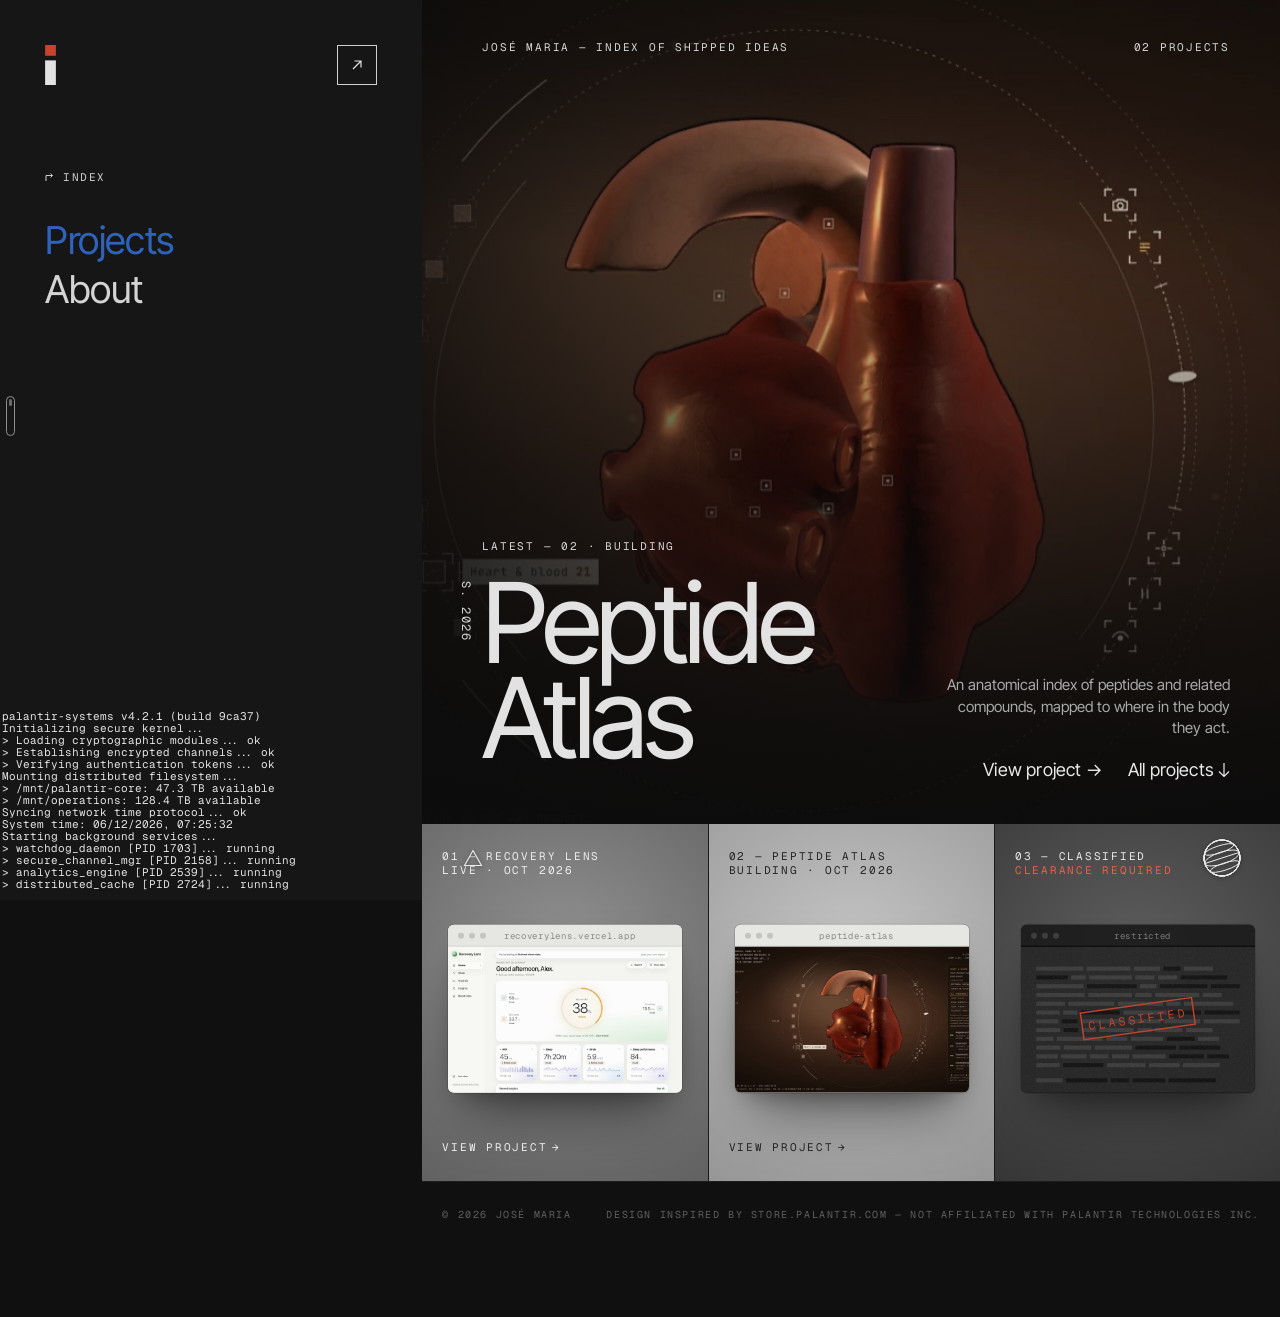
==== commit 6bd0bbd4: "Feature the latest project, add Peptide Atlas, rebuild About - Hero now shows the featured (latest) " ====
--- a/index.html
+++ b/index.html
@@ -32,7 +32,6 @@
 
     <nav class="sb-nav" aria-label="Sections">
       <a href="#/projects" data-nav="projects">Projects</a>
-      <a href="#/archive" data-nav="archive">Archive</a>
       <a href="#/about" data-nav="about">About</a>
     </nav>
 
--- a/css/styles.css
+++ b/css/styles.css
@@ -169,6 +169,8 @@
 .tl--cmd { color: #fff; }
 .tl__ts { color: var(--accent-2); }
 .tl__prompt { color: #8a8a8a; }
+.tl a { color: var(--accent-2); text-decoration: underline; text-underline-offset: 2px; }
+.tl a:hover { color: #9fc0ff; }
 
 .term__line {
   position: relative;
@@ -210,51 +212,86 @@
 .main.is-in { animation: fade-in .35s ease both; }
 @keyframes fade-in { from { opacity: 0; } }
 
-/* hero */
+/* hero: the featured project, full bleed, with the title over it */
 .hero {
   position: relative;
   height: calc(100vh - 76px);
-  min-height: 520px;
+  min-height: 560px;
   overflow: hidden;
-  background: #43393a;
-}
-.hero__art { position: absolute; inset: 0; }
-.hero__art svg { display: block; width: 100%; height: 100%; }
+  background: #121212;
+}
+.hero__media { position: absolute; inset: 0; }
+.hero__media picture, .hero__media img { display: block; width: 100%; height: 100%; }
+.hero__media img {
+  object-fit: cover;
+  object-position: 62% 30%;
+  transform: scale(1.04);
+  animation: hero-drift 24s ease-in-out infinite alternate;
+}
+@keyframes hero-drift { to { transform: scale(1.1) translate(-1.2%, -1%); } }
+.hero__veil {
+  position: absolute;
+  inset: 0;
+  background:
+    linear-gradient(to top, rgba(12,12,12,.94) 0%, rgba(12,12,12,.55) 38%, rgba(12,12,12,.12) 70%, rgba(12,12,12,.35) 100%),
+    linear-gradient(to right, rgba(12,12,12,.7) 0%, rgba(12,12,12,0) 55%);
+}
+.hero__tag {
+  position: absolute;
+  top: 40px; left: 7%; right: 50px;
+  display: flex;
+  justify-content: space-between;
+  gap: 16px;
+  color: #d6d6d6;
+}
 .hero__type {
-  --fs: calc((100vw - max(var(--sb-w), 300px)) * .152);
+  --fs: calc((100vw - max(var(--sb-w), 300px)) * .13);
   position: absolute;
   left: 7%;
-  bottom: 6.5%;
-}
+  bottom: 7%;
+}
+.hero__kicker { position: absolute; left: 0; bottom: 100%; margin-bottom: 22px; color: #d6d6d6; white-space: nowrap; }
 .hero__title {
   margin: 0;
   font-size: var(--fs);
   font-weight: 400;
   line-height: .86;
   letter-spacing: -.045em;
-  color: #d2d2d2;
+  color: #e2e2e2;
 }
 .hero__season {
   position: absolute;
-  left: calc(var(--fs) * -.2);
+  left: calc(var(--fs) * -.22);
   top: calc(var(--fs) * .06);
   writing-mode: vertical-rl;
   font-family: var(--mono);
-  font-size: clamp(12px, calc(var(--fs) * .1), 22px);
+  font-size: clamp(12px, calc(var(--fs) * .1), 20px);
   letter-spacing: .14em;
   color: #d2d2d2;
 }
-.hero__shop {
+.hero__side {
   position: absolute;
   right: 50px;
   bottom: 44px;
+  max-width: 300px;
+  display: flex;
+  flex-direction: column;
+  align-items: flex-end;
+  gap: 20px;
+  text-align: right;
+}
+.hero__pitch { margin: 0; font-size: 15px; line-height: 1.45; color: #a9a9a9; }
+.hero__actions { display: flex; flex-wrap: wrap; justify-content: flex-end; gap: 10px 26px; }
+.hero__shop {
   display: flex;
   align-items: center;
   gap: 4px;
   font-size: 18px;
   letter-spacing: .01em;
   color: #e8e8e8;
-}
+  transition: color .2s;
+}
+.hero__shop:hover { color: #fff; }
 .hero__shop svg { transition: transform .3s; }
 .hero__shop:hover svg { transform: translateY(3px); }
 
@@ -299,7 +336,6 @@
 .tile__cta .arr { display: inline-block; margin-left: 4px; transition: transform .3s; }
 .tile:hover .tile__cta .arr { transform: translateX(4px); }
 
-.tile--archive .tile__art { filter: grayscale(1) contrast(1.06); }
 
 .section-head {
   display: flex;
@@ -411,6 +447,7 @@
   overflow: hidden;
   text-overflow: ellipsis;
 }
+.shot picture { display: block; }
 .shot img, .shot svg { display: block; width: 100%; aspect-ratio: 16 / 10; object-fit: cover; object-position: top; }
 .shot__empty { aspect-ratio: 16 / 10; display: grid; place-items: center; font-family: var(--mono); font-size: 10px; letter-spacing: .16em; text-transform: uppercase; color: #555; }
 
@@ -418,7 +455,6 @@
 .tile--classified .tile__label span:last-child { color: var(--err); }
 .tile--classified .shot { opacity: .92; }
 
-.hero__tag { position: absolute; top: 40px; left: 7%; color: #cfcfcf; }
 
 .status::before { content: ""; display: inline-block; width: 7px; height: 7px; margin-right: 10px; border-radius: 50%; background: currentColor; vertical-align: 1px; }
 .status--live { color: #7fc48a; }
@@ -435,23 +471,71 @@
 .pdp__info .btn-line + .btn-line { margin-top: 8px; }
 .btn-line--ghost { border-color: #3a3a3a; color: #bdbdbd; }
 
+@media (prefers-color-scheme: light) {
+  .shot { background: #f2f2f0; box-shadow: 0 0 0 1px rgba(0,0,0,.12), 0 34px 60px -22px rgba(0,0,0,.55), 0 12px 24px -12px rgba(0,0,0,.35); }
+  .shot__bar { background: #e6e6e3; border-bottom-color: #cfcfcc; }
+  .shot__bar i { background: #c4c4c0; }
+  .shot__bar span { color: #8a8a86; }
+  .shot--classified { background: #0e0e0e; }
+  .shot--classified .shot__bar { background: #1c1c1c; border-bottom-color: #000; }
+  .shot--classified .shot__bar i { background: #3d3d3d; }
+  .shot--classified .shot__bar span { color: #7b7b7b; }
+}
+
 /* about */
-.about {
-  min-height: 100vh;
-  display: grid;
-  grid-template-rows: auto 1fr auto;
-  background: var(--sb-bg);
-  border-left: 1px solid #1d1d1d;
-}
+.about { min-height: 100vh; background: var(--sb-bg); border-left: 1px solid #1d1d1d; }
+.about a { transition: color .2s; }
+.about a:hover { color: #fff; }
 .about__head { display: flex; align-items: baseline; justify-content: space-between; gap: 16px; padding: var(--pad); border-bottom: 1px solid var(--line); }
 .about__head h1 { margin: 0; font-size: var(--nav-fs); font-weight: 400; letter-spacing: -.01em; color: #d4d4d4; }
 .about__head .mono { color: var(--fg-dim); }
-.about__body { padding: 64px var(--pad); display: flex; flex-direction: column; align-items: flex-start; gap: 26px; }
-.about__name { margin: 0; font-size: clamp(56px, 8vw, 150px); line-height: .9; letter-spacing: -.045em; color: #d2d2d2; }
-.about__intro { margin: 0; max-width: 34ch; font-size: clamp(20px, 1.7vw, 28px); line-height: 1.35; color: #a6a6a6; }
-.about__body a:hover, .about__links a:hover { color: #fff; }
-.about__links { padding: 0 var(--pad) 110px; max-width: 620px; width: 100%; }
-.about__links .specs { margin-top: 0; text-transform: none; }
+.about__hero {
+  display: grid;
+  grid-template-columns: minmax(0, 1fr) minmax(0, 1fr);
+  align-items: end;
+  gap: 40px;
+  padding: 72px var(--pad) 64px;
+}
+.about__name { margin: 0; font-size: clamp(56px, 7.5vw, 150px); line-height: .88; letter-spacing: -.045em; color: #d8d8d8; }
+.about__intro { margin: 0; max-width: 32ch; font-size: clamp(19px, 1.6vw, 26px); line-height: 1.38; color: #a6a6a6; }
+.about__cols {
+  display: grid;
+  grid-template-columns: repeat(3, minmax(0, 1fr));
+  border-top: 1px solid var(--line);
+}
+.about__col { padding: 30px var(--pad) 46px; border-left: 1px solid var(--line); }
+.about__col:first-child { border-left: 0; }
+.about__col .pdp__label { margin-bottom: 18px; }
+.about__now, .about__principles { list-style: none; margin: 0; padding: 0; display: grid; gap: 22px; }
+.about__now li { display: grid; gap: 6px; }
+.about__now a { font-size: 22px; letter-spacing: -.01em; color: #e2e2e2; }
+.about__now li > span:last-child { font-size: 14px; line-height: 1.45; color: #8f8f8f; }
+.about__now .status { font-size: 10px; }
+.about__principles li { display: grid; grid-template-columns: 30px 1fr; gap: 8px; }
+.about__principles .mono { color: #6c6c6c; padding-top: 4px; }
+.about__principles b { display: block; margin-bottom: 4px; font-weight: 500; font-size: 16px; color: #e0e0e0; }
+.about__principles span { font-size: 14px; line-height: 1.45; color: #8f8f8f; }
+.about__col .specs { margin: 0; text-transform: none; }
+.about__col .specs div { grid-template-columns: 64px 1fr; }
+.about__col .specs dd { overflow-wrap: anywhere; }
+.about__index { border-top: 1px solid var(--line); }
+.irow {
+  display: grid;
+  grid-template-columns: 54px minmax(140px, 1fr) minmax(0, 2fr) 120px 90px 24px;
+  align-items: baseline;
+  gap: 16px;
+  padding: 20px var(--pad);
+  border-bottom: 1px solid var(--line);
+  transition: background .2s;
+}
+.irow:hover { background: #1c1c1c; }
+.irow__num, .irow__date { color: #6c6c6c; }
+.irow__name { font-size: 22px; letter-spacing: -.01em; color: #e2e2e2; }
+.irow__pitch { font-size: 14px; line-height: 1.45; color: #8f8f8f; }
+.irow .status { font-size: 10px; }
+.irow__arr { color: #6c6c6c; transition: transform .3s, color .2s; }
+.irow:hover .irow__arr { color: #fff; transform: translateX(4px); }
+.about__hint { margin: 0; padding: 40px var(--pad) 110px; color: #555; }
 
 /* 404 */
 .nf { min-height: 100vh; display: flex; flex-direction: column; justify-content: center; padding: var(--pad); gap: 18px; }
@@ -500,7 +584,7 @@
 
 @media (prefers-reduced-motion: reduce) {
   .fx--globe .mer, .term.is-focused .term__cur, .status--live::before { animation: none; }
-  .main.is-in { animation: none; }
+  .main.is-in, .hero__media img { animation: none; }
   .tile__art { transition: none; }
 }
 
@@ -519,7 +603,7 @@
   .sidebar.is-open { height: 100vh; height: 100dvh; }
   .sb-head { padding: 12px var(--pad); align-items: center; }
   .logo svg { width: 9px; height: 33px; }
-  .hero__tag { top: 24px; left: 9%; right: 20px; }
+  .hero__tag { top: 24px; left: 9%; right: 20px; flex-direction: column; gap: 4px; }
   .menu-toggle {
     display: block;
     height: 40px;
@@ -536,8 +620,10 @@
 
   .main { margin-left: 0; padding-top: 64px; }
   .hero { height: calc(100svh - 64px - 60px); min-height: 440px; }
-  .hero__type { --fs: 19vw; left: 9%; }
-  .hero__shop { right: 20px; bottom: 24px; font-size: 16px; }
+  .hero__type { --fs: 19vw; left: 9%; bottom: 150px; }
+  .hero__side { left: 9%; right: 20px; bottom: 24px; max-width: none; align-items: flex-start; text-align: left; gap: 14px; }
+  .hero__actions { justify-content: flex-start; }
+  .hero__shop { font-size: 16px; }
 
   .grid { grid-template-columns: repeat(2, minmax(0, 1fr)); }
   .tile__label, .tile__cta, .tile__code { left: 14px; right: 14px; font-size: 10px; letter-spacing: .12em; }
@@ -545,6 +631,14 @@
   .tile__cta, .tile__code { bottom: 16px; }
 
   .pdp { grid-template-columns: 1fr; }
+  .about__hero { grid-template-columns: 1fr; padding-top: 48px; }
+  .about__cols { grid-template-columns: 1fr; }
+  .about__col { border-left: 0; border-top: 1px solid var(--line); }
+  .about__col:first-child { border-top: 0; }
+  .irow { grid-template-columns: 34px 1fr auto; gap: 6px 12px; }
+  .irow__pitch { grid-column: 2 / -1; }
+  .irow .status { grid-column: 3; grid-row: 1; }
+  .irow__date, .irow__arr { display: none; }
   .pdp__info { position: static; min-height: 0; }
 
   .fx--top { left: 12px; }
